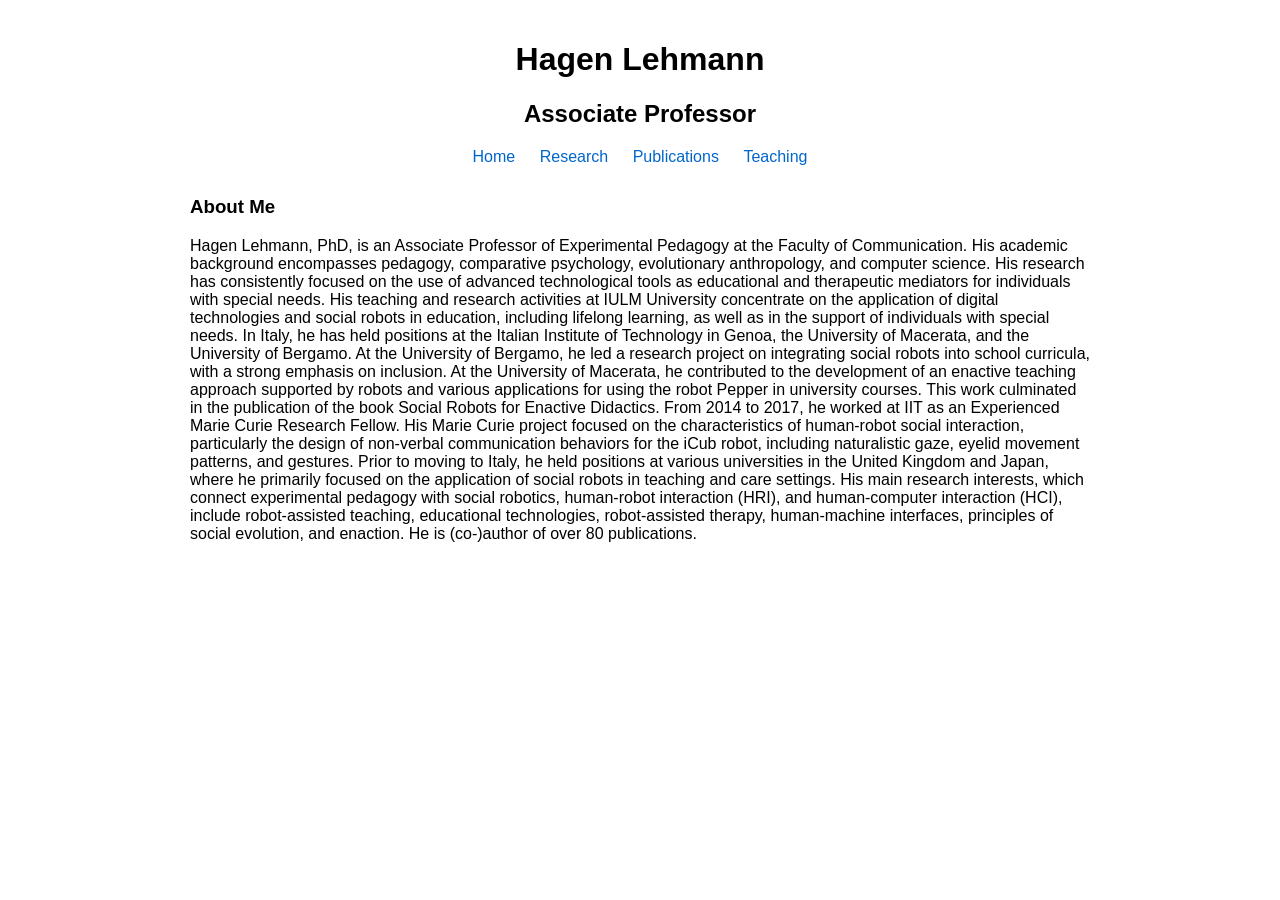
==== index.html @ d38b97bc "Update index.html" ====
<!DOCTYPE html>
<html lang="en">
<head>
  <meta charset="UTF-8" />
  <title>Professor - Home</title>
  <link rel="stylesheet" href="style.css" />
</head>
<body>
  <header><h1>Hagen Lehmann</h1><h2>Associate Professor</h2></header>
  <nav>
    <a href="index.html">Home</a>
    <a href="research.html">Research</a>
    <a href="publications.html">Publications</a>
    <a href="teaching.html">Teaching</a>
  </nav>
  <main>
    <h3>About Me</h3>
    <p> Hagen Lehmann, PhD, is an Associate Professor of Experimental Pedagogy at the Faculty of Communication. His academic background encompasses pedagogy, comparative psychology, evolutionary anthropology, and computer science. His research has consistently focused on the use of advanced technological tools as educational and therapeutic mediators for individuals with special needs. His teaching and research activities at IULM University concentrate on the application of digital technologies and social robots in education, including lifelong learning, as well as in the support of individuals with special needs.

In Italy, he has held positions at the Italian Institute of Technology in Genoa, the University of Macerata, and the University of Bergamo. At the University of Bergamo, he led a research project on integrating social robots into school curricula, with a strong emphasis on inclusion. At the University of Macerata, he contributed to the development of an enactive teaching approach supported by robots and various applications for using the robot Pepper in university courses. This work culminated in the publication of the book Social Robots for Enactive Didactics.

From 2014 to 2017, he worked at IIT as an Experienced Marie Curie Research Fellow. His Marie Curie project focused on the characteristics of human-robot social interaction, particularly the design of non-verbal communication behaviors for the iCub robot, including naturalistic gaze, eyelid movement patterns, and gestures. Prior to moving to Italy, he held positions at various universities in the United Kingdom and Japan, where he primarily focused on the application of social robots in teaching and care settings.

His main research interests, which connect experimental pedagogy with social robotics, human-robot interaction (HRI), and human-computer interaction (HCI), include robot-assisted teaching, educational technologies, robot-assisted therapy, human-machine interfaces, principles of social evolution, and enaction. He is (co-)author of over 80 publications.</p>
  </main>
</body>
</html>
---- style.css ----
body { font-family: Arial, sans-serif; max-width: 900px; margin: auto; padding: 20px; }
header { text-align: center; margin-bottom: 20px; }
nav { text-align: center; margin-bottom: 30px; }
nav a { margin: 0 10px; text-decoration: none; color: #0066cc; }
nav a:hover { text-decoration: underline; }
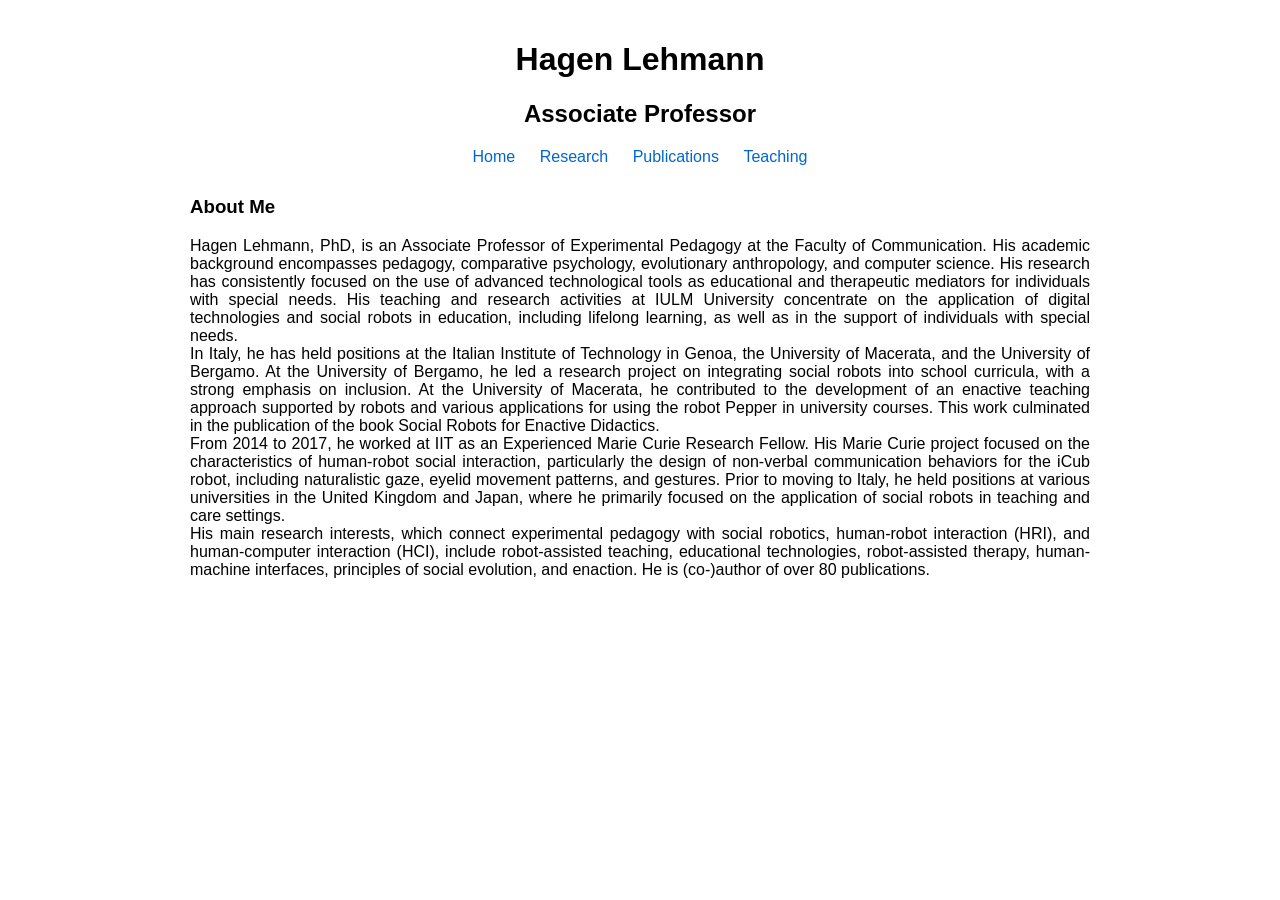
==== commit c6b6ea78: "Update index.html" ====
--- a/index.html
+++ b/index.html
@@ -15,11 +15,11 @@
   </nav>
   <main>
     <h3>About Me</h3>
-    <p> Hagen Lehmann, PhD, is an Associate Professor of Experimental Pedagogy at the Faculty of Communication. His academic background encompasses pedagogy, comparative psychology, evolutionary anthropology, and computer science. His research has consistently focused on the use of advanced technological tools as educational and therapeutic mediators for individuals with special needs. His teaching and research activities at IULM University concentrate on the application of digital technologies and social robots in education, including lifelong learning, as well as in the support of individuals with special needs.
+    <p style="text-align:justify;"> Hagen Lehmann, PhD, is an Associate Professor of Experimental Pedagogy at the Faculty of Communication. His academic background encompasses pedagogy, comparative psychology, evolutionary anthropology, and computer science. His research has consistently focused on the use of advanced technological tools as educational and therapeutic mediators for individuals with special needs. His teaching and research activities at IULM University concentrate on the application of digital technologies and social robots in education, including lifelong learning, as well as in the support of individuals with special needs.<br>
 
-In Italy, he has held positions at the Italian Institute of Technology in Genoa, the University of Macerata, and the University of Bergamo. At the University of Bergamo, he led a research project on integrating social robots into school curricula, with a strong emphasis on inclusion. At the University of Macerata, he contributed to the development of an enactive teaching approach supported by robots and various applications for using the robot Pepper in university courses. This work culminated in the publication of the book Social Robots for Enactive Didactics.
+In Italy, he has held positions at the Italian Institute of Technology in Genoa, the University of Macerata, and the University of Bergamo. At the University of Bergamo, he led a research project on integrating social robots into school curricula, with a strong emphasis on inclusion. At the University of Macerata, he contributed to the development of an enactive teaching approach supported by robots and various applications for using the robot Pepper in university courses. This work culminated in the publication of the book Social Robots for Enactive Didactics.<br>
 
-From 2014 to 2017, he worked at IIT as an Experienced Marie Curie Research Fellow. His Marie Curie project focused on the characteristics of human-robot social interaction, particularly the design of non-verbal communication behaviors for the iCub robot, including naturalistic gaze, eyelid movement patterns, and gestures. Prior to moving to Italy, he held positions at various universities in the United Kingdom and Japan, where he primarily focused on the application of social robots in teaching and care settings.
+From 2014 to 2017, he worked at IIT as an Experienced Marie Curie Research Fellow. His Marie Curie project focused on the characteristics of human-robot social interaction, particularly the design of non-verbal communication behaviors for the iCub robot, including naturalistic gaze, eyelid movement patterns, and gestures. Prior to moving to Italy, he held positions at various universities in the United Kingdom and Japan, where he primarily focused on the application of social robots in teaching and care settings.<br>
 
 His main research interests, which connect experimental pedagogy with social robotics, human-robot interaction (HRI), and human-computer interaction (HCI), include robot-assisted teaching, educational technologies, robot-assisted therapy, human-machine interfaces, principles of social evolution, and enaction. He is (co-)author of over 80 publications.</p>
   </main>
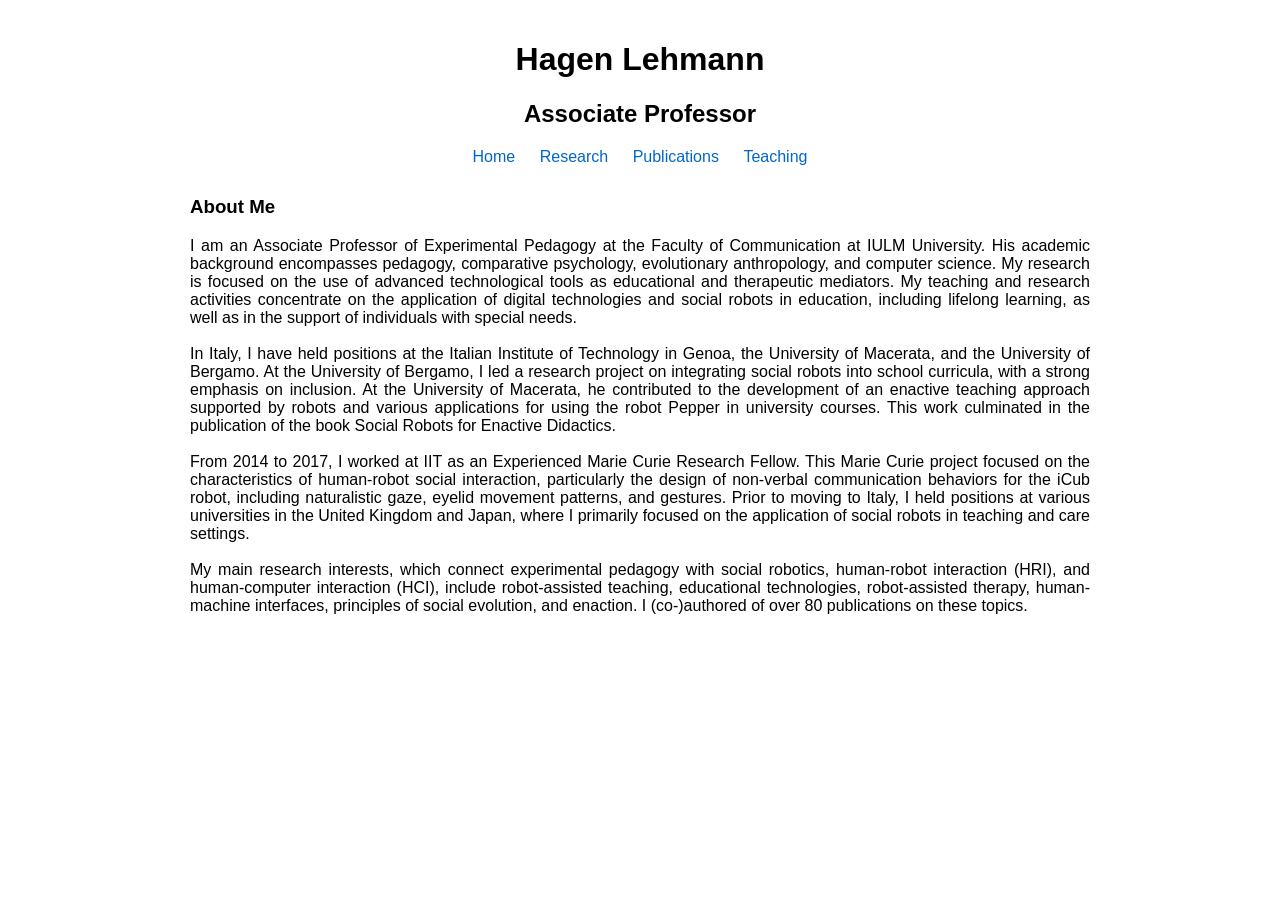
==== commit e2dbd96d: "Update index.html" ====
--- a/index.html
+++ b/index.html
@@ -2,7 +2,7 @@
 <html lang="en">
 <head>
   <meta charset="UTF-8" />
-  <title>Professor - Home</title>
+  <title>Hagen Lehmann - Home</title>
   <link rel="stylesheet" href="style.css" />
 </head>
 <body>
@@ -15,13 +15,13 @@
   </nav>
   <main>
     <h3>About Me</h3>
-    <p style="text-align:justify;"> Hagen Lehmann, PhD, is an Associate Professor of Experimental Pedagogy at the Faculty of Communication. His academic background encompasses pedagogy, comparative psychology, evolutionary anthropology, and computer science. His research has consistently focused on the use of advanced technological tools as educational and therapeutic mediators for individuals with special needs. His teaching and research activities at IULM University concentrate on the application of digital technologies and social robots in education, including lifelong learning, as well as in the support of individuals with special needs.<br>
+    <p style="text-align:justify;"> I am an Associate Professor of Experimental Pedagogy at the Faculty of Communication at IULM University. His academic background encompasses pedagogy, comparative psychology, evolutionary anthropology, and computer science. My research is focused on the use of advanced technological tools as educational and therapeutic mediators. My teaching and research activities  concentrate on the application of digital technologies and social robots in education, including lifelong learning, as well as in the support of individuals with special needs.<br><br>
 
-In Italy, he has held positions at the Italian Institute of Technology in Genoa, the University of Macerata, and the University of Bergamo. At the University of Bergamo, he led a research project on integrating social robots into school curricula, with a strong emphasis on inclusion. At the University of Macerata, he contributed to the development of an enactive teaching approach supported by robots and various applications for using the robot Pepper in university courses. This work culminated in the publication of the book Social Robots for Enactive Didactics.<br>
+In Italy, I have held positions at the Italian Institute of Technology in Genoa, the University of Macerata, and the University of Bergamo. At the University of Bergamo, I led a research project on integrating social robots into school curricula, with a strong emphasis on inclusion. At the University of Macerata, he contributed to the development of an enactive teaching approach supported by robots and various applications for using the robot Pepper in university courses. This work culminated in the publication of the book Social Robots for Enactive Didactics.<br><br>
 
-From 2014 to 2017, he worked at IIT as an Experienced Marie Curie Research Fellow. His Marie Curie project focused on the characteristics of human-robot social interaction, particularly the design of non-verbal communication behaviors for the iCub robot, including naturalistic gaze, eyelid movement patterns, and gestures. Prior to moving to Italy, he held positions at various universities in the United Kingdom and Japan, where he primarily focused on the application of social robots in teaching and care settings.<br>
+From 2014 to 2017, I worked at IIT as an Experienced Marie Curie Research Fellow. This Marie Curie project focused on the characteristics of human-robot social interaction, particularly the design of non-verbal communication behaviors for the iCub robot, including naturalistic gaze, eyelid movement patterns, and gestures. Prior to moving to Italy, I held positions at various universities in the United Kingdom and Japan, where I primarily focused on the application of social robots in teaching and care settings.<br><br>
 
-His main research interests, which connect experimental pedagogy with social robotics, human-robot interaction (HRI), and human-computer interaction (HCI), include robot-assisted teaching, educational technologies, robot-assisted therapy, human-machine interfaces, principles of social evolution, and enaction. He is (co-)author of over 80 publications.</p>
+My main research interests, which connect experimental pedagogy with social robotics, human-robot interaction (HRI), and human-computer interaction (HCI), include robot-assisted teaching, educational technologies, robot-assisted therapy, human-machine interfaces, principles of social evolution, and enaction. I (co-)authored of over 80 publications on these topics.</p>
   </main>
 </body>
 </html>
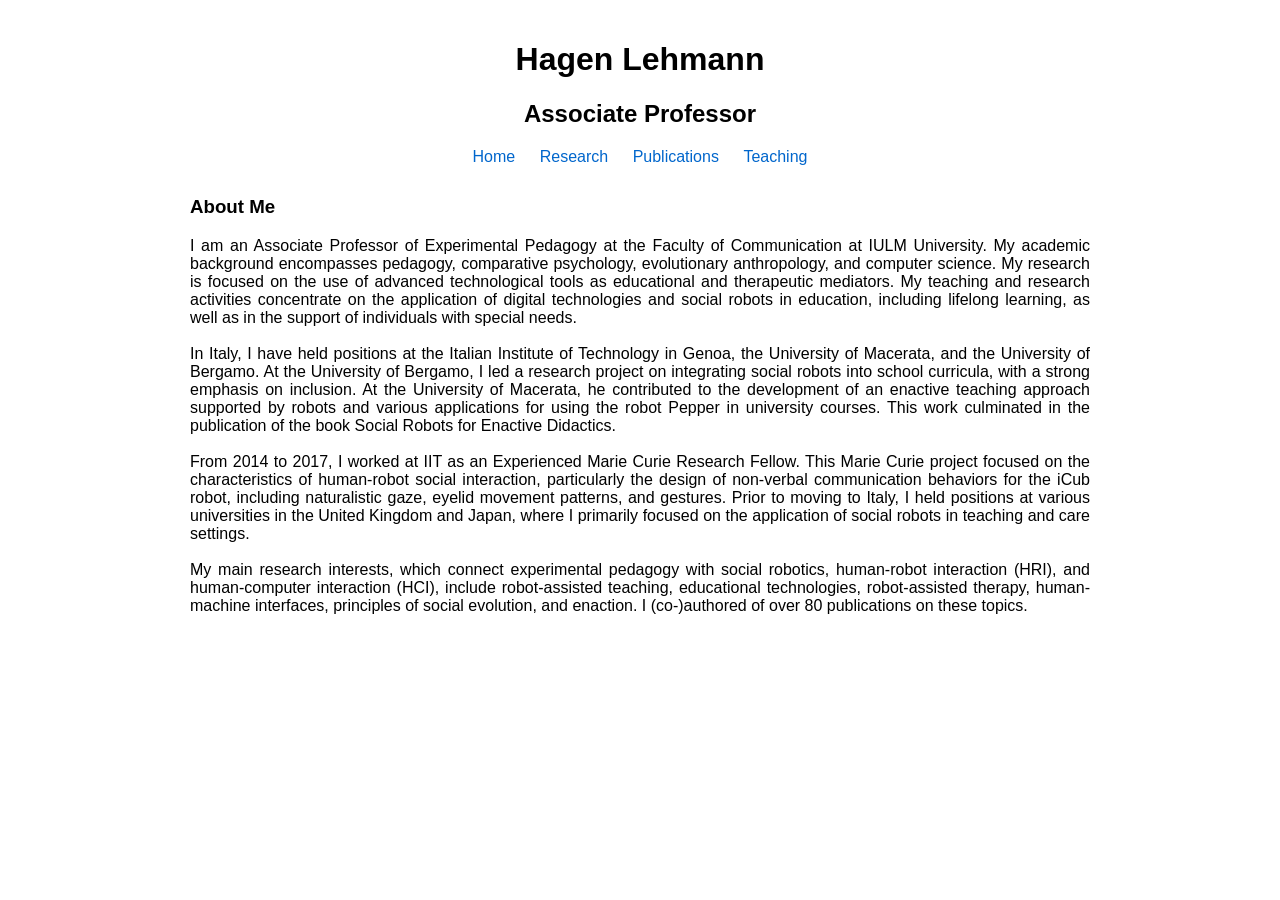
==== commit e4fa39fa: "Update index.html" ====
--- a/index.html
+++ b/index.html
@@ -15,7 +15,7 @@
   </nav>
   <main>
     <h3>About Me</h3>
-    <p style="text-align:justify;"> I am an Associate Professor of Experimental Pedagogy at the Faculty of Communication at IULM University. His academic background encompasses pedagogy, comparative psychology, evolutionary anthropology, and computer science. My research is focused on the use of advanced technological tools as educational and therapeutic mediators. My teaching and research activities  concentrate on the application of digital technologies and social robots in education, including lifelong learning, as well as in the support of individuals with special needs.<br><br>
+    <p style="text-align:justify;"> I am an Associate Professor of Experimental Pedagogy at the Faculty of Communication at IULM University. My academic background encompasses pedagogy, comparative psychology, evolutionary anthropology, and computer science. My research is focused on the use of advanced technological tools as educational and therapeutic mediators. My teaching and research activities  concentrate on the application of digital technologies and social robots in education, including lifelong learning, as well as in the support of individuals with special needs.<br><br>
 
 In Italy, I have held positions at the Italian Institute of Technology in Genoa, the University of Macerata, and the University of Bergamo. At the University of Bergamo, I led a research project on integrating social robots into school curricula, with a strong emphasis on inclusion. At the University of Macerata, he contributed to the development of an enactive teaching approach supported by robots and various applications for using the robot Pepper in university courses. This work culminated in the publication of the book Social Robots for Enactive Didactics.<br><br>
 
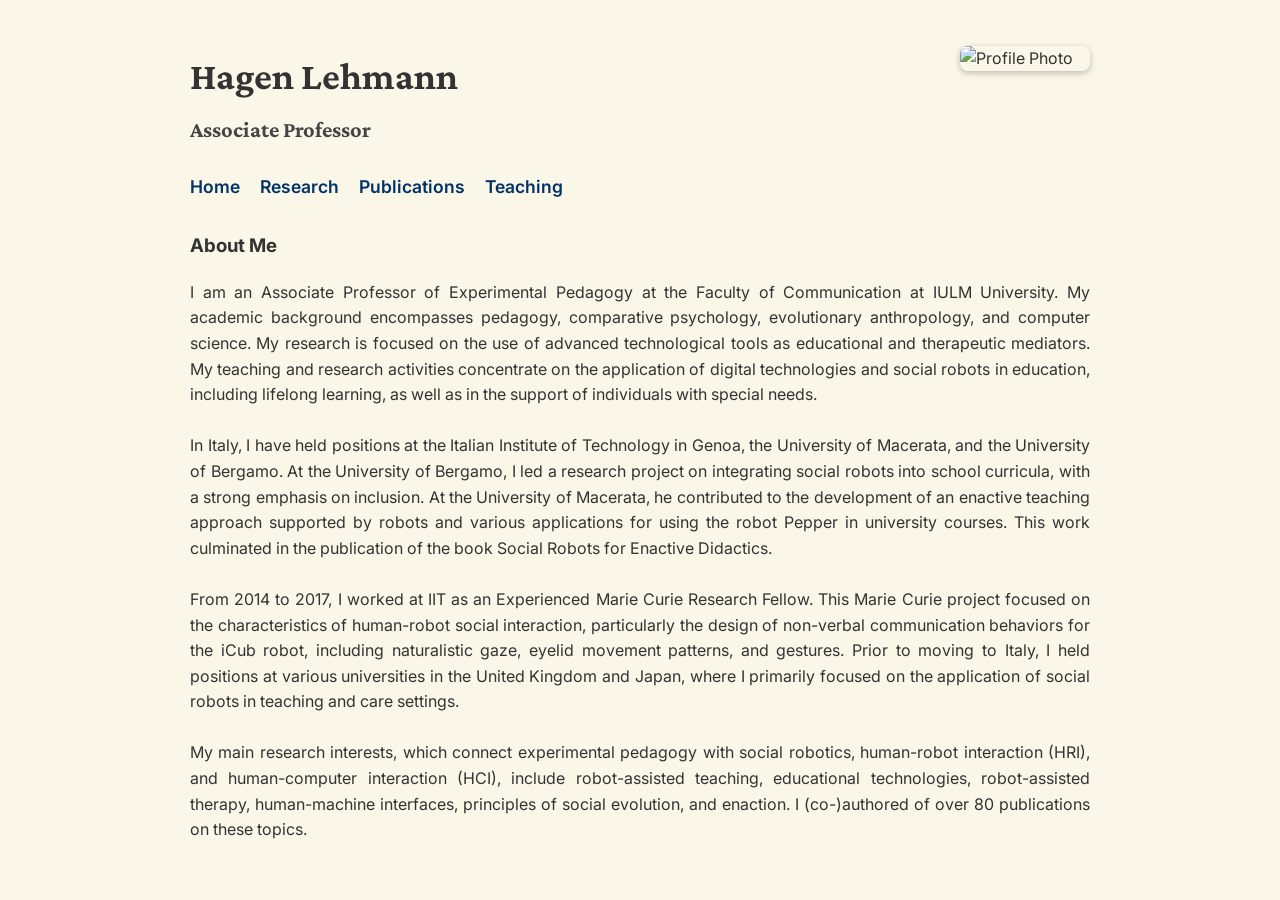
==== commit 5dc1e78b: "Update index.html" ====
--- a/index.html
+++ b/index.html
@@ -6,7 +6,12 @@
   <link rel="stylesheet" href="style.css" />
 </head>
 <body>
-  <header><h1>Hagen Lehmann</h1><h2>Associate Professor</h2></header>
+  <header>
+    <h1>Hagen Lehmann</h1>
+    <h2>Associate Professor</h2>
+  <!-- Profile photo placed in top-right -->
+    <img src="profile.jpg" alt="Profile Photo" class="profile-photo">
+  </header>
   <nav>
     <a href="index.html">Home</a>
     <a href="research.html">Research</a>
--- a/style.css
+++ b/style.css
@@ -1,5 +1,60 @@
-body { font-family: Arial, sans-serif; max-width: 900px; margin: auto; padding: 20px; }
-header { text-align: center; margin-bottom: 20px; }
-nav { text-align: center; margin-bottom: 30px; }
-nav a { margin: 0 10px; text-decoration: none; color: #0066cc; }
-nav a:hover { text-decoration: underline; }
+/* Google Font import */
+@import url('https://fonts.googleapis.com/css2?family=Crimson+Pro:wght@400;600&family=Inter:wght@300;400;600&display=swap');
+
+body {
+    font-family: "Inter", Arial, sans-serif;
+    background-color: #faf6e8; /* soft creamy yellow */
+    max-width: 900px;
+    margin: auto;
+    padding: 20px;
+    line-height: 1.6;
+    color: #333;
+}
+
+header {
+    text-align: left;
+    margin-bottom: 25px;
+    position: relative;
+}
+
+h1 {
+    font-family: "Crimson Pro", serif;
+    font-size: 2.4rem;
+    margin-bottom: 0;
+}
+
+h2 {
+    font-family: "Crimson Pro", serif;
+    font-size: 1.4rem;
+    margin-top: 5px;
+    color: #444;
+}
+
+/* Navigation */
+nav {
+    text-align: left;
+    margin-bottom: 30px;
+    font-size: 1.1rem;
+}
+
+nav a {
+    margin-right: 15px;
+    text-decoration: none;
+    color: #003366;
+    font-weight: 600;
+}
+
+nav a:hover {
+    text-decoration: underline;
+}
+
+/* Profile photo in top-right */
+.profile-photo {
+    position: absolute;
+    top: 0;
+    right: 0;
+    width: 130px;
+    height: auto;
+    border-radius: 8px;
+    box-shadow: 0 2px 6px rgba(0,0,0,0.25);
+}
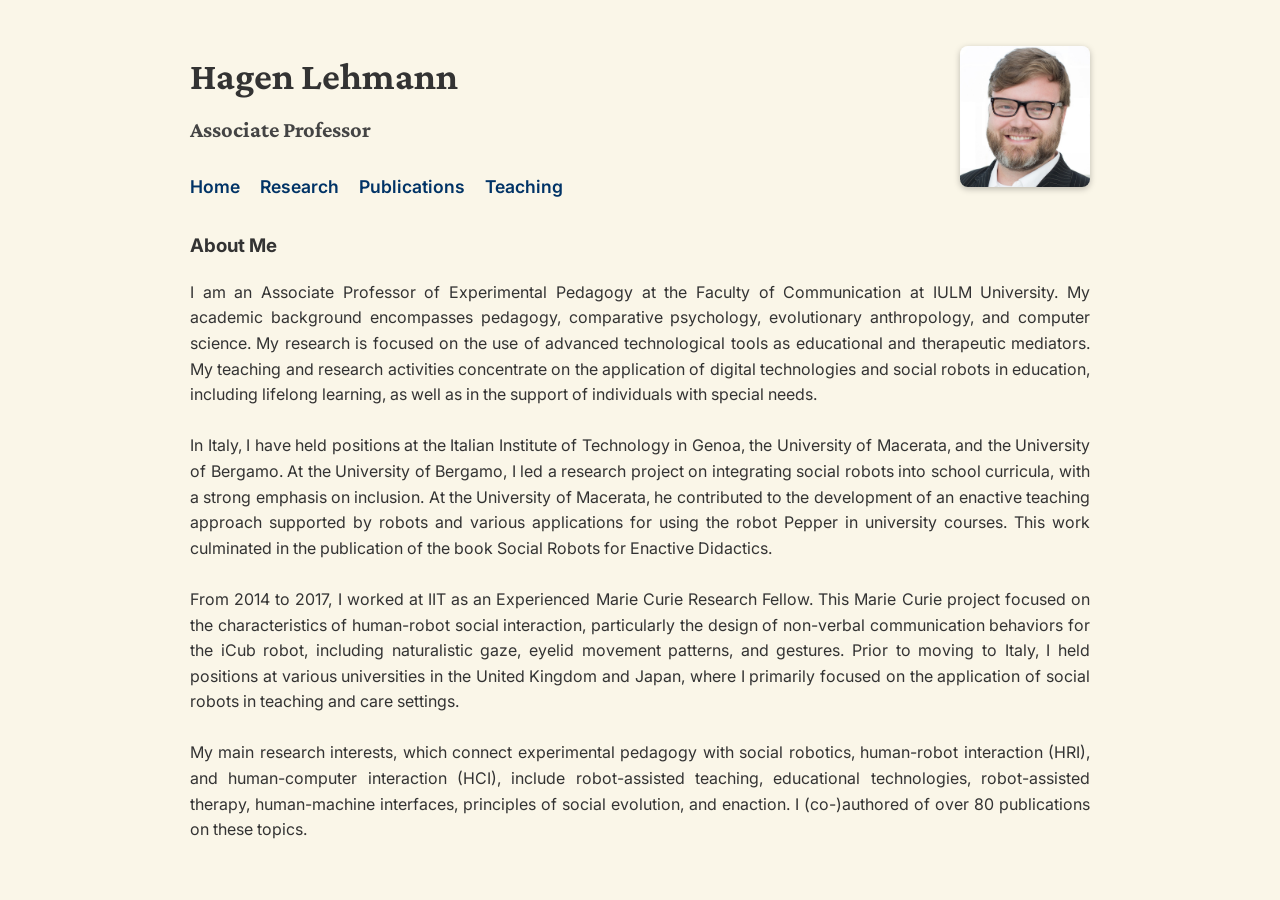
==== commit 88bf6f25: "Update index.html" ====
--- a/index.html
+++ b/index.html
@@ -10,7 +10,7 @@
     <h1>Hagen Lehmann</h1>
     <h2>Associate Professor</h2>
   <!-- Profile photo placed in top-right -->
-    <img src="profile.jpg" alt="Profile Photo" class="profile-photo">
+    <img src="profilefoto.jpg" alt="Profile Photo" class="profile-photo">
   </header>
   <nav>
     <a href="index.html">Home</a>
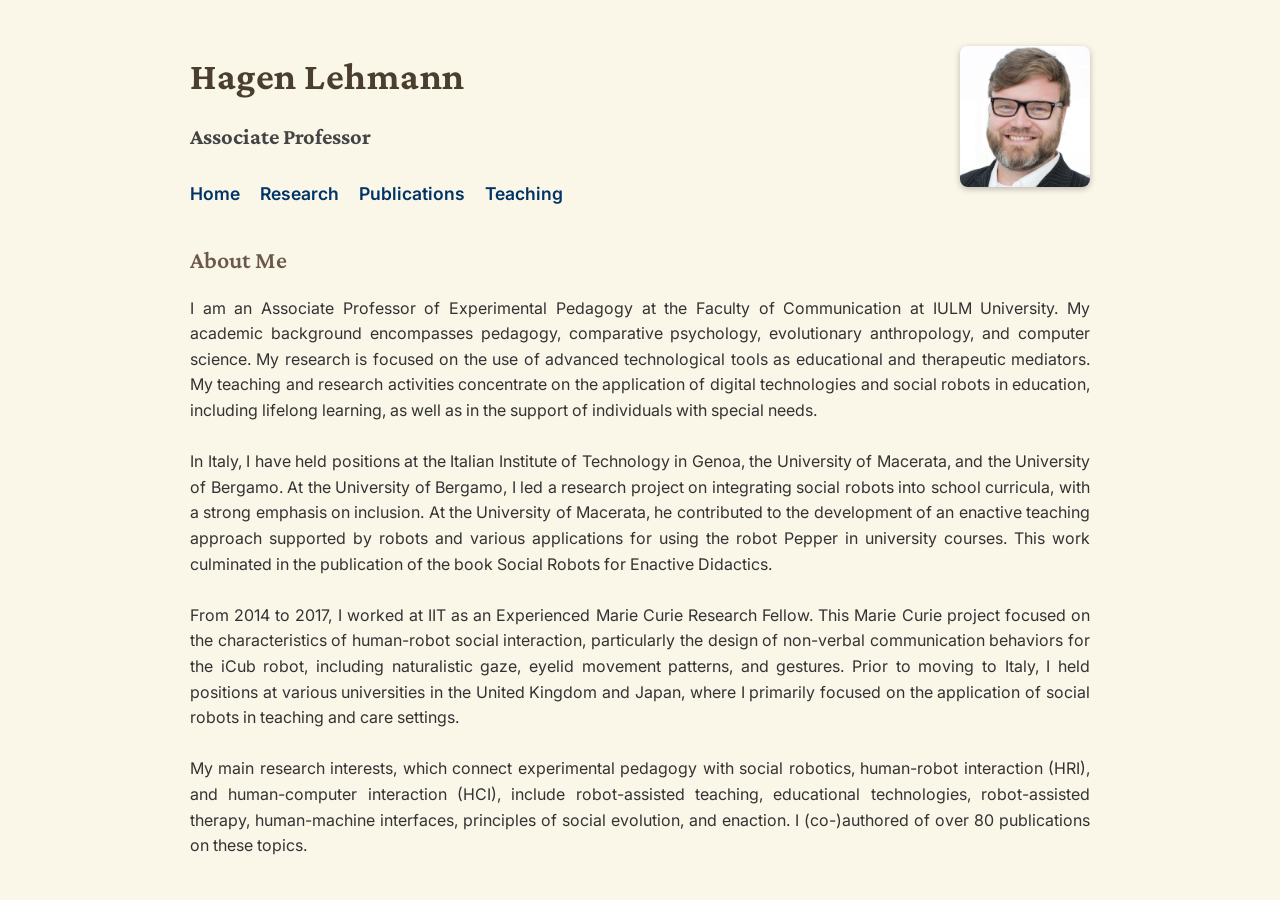
==== commit ddca19fe: "Update index.html" ====
--- a/index.html
+++ b/index.html
@@ -2,7 +2,7 @@
 <html lang="en">
 <head>
   <meta charset="UTF-8" />
-  <title>Hagen Lehmann - Home</title>
+  <title>Hagen Lehmann - IULM</title>
   <link rel="stylesheet" href="style.css" />
 </head>
 <body>
--- a/style.css
+++ b/style.css
@@ -17,12 +17,47 @@
     position: relative;
 }
 
-h1 {
+/* Main page title */
+header h1 {
     font-family: "Crimson Pro", serif;
     font-size: 2.4rem;
-    margin-bottom: 0;
+    font-weight: 700;
+    margin-bottom: 0.3em;
+    color: #4a3f2f; /* warm academic brown */
+    letter-spacing: 0.5px;
 }
 
+/* Section headings (e.g., "Courses") */
+main h2 {
+    font-family: "Crimson Pro", serif;
+    font-size: 1.9rem;
+    margin-top: 1.2em;
+    color: #5c4a3e;
+    border-bottom: 2px solid #d8c9a5; /* subtle underline */
+    padding-bottom: 0.2em;
+}
+
+/* Academic year headings */
+main h3 {
+    font-family: "Crimson Pro", serif;
+    font-size: 1.5rem;
+    margin-top: 1.4em;
+    margin-bottom: 0.4em;
+    color: #6a584a;
+    font-weight: 600;
+}
+
+/* Degree program headings */
+main h4 {
+    font-family: "Crimson Pro", serif;
+    font-size: 1.25rem;
+    margin-top: 1em;
+    margin-bottom: 0.2em;
+    color: #7a6859;
+    font-weight: 600;
+}
+
+/* Default h2 on homepage (short subtitle under name) */
 h2 {
     font-family: "Crimson Pro", serif;
     font-size: 1.4rem;
@@ -48,6 +83,14 @@
     text-decoration: underline;
 }
 
+/* Course list items */
+main ul li {
+    margin-left: 1.2em;
+    margin-bottom: 0.3em;
+    font-size: 1.05rem;
+    color: #3d352c;
+}
+
 /* Profile photo in top-right */
 .profile-photo {
     position: absolute;
